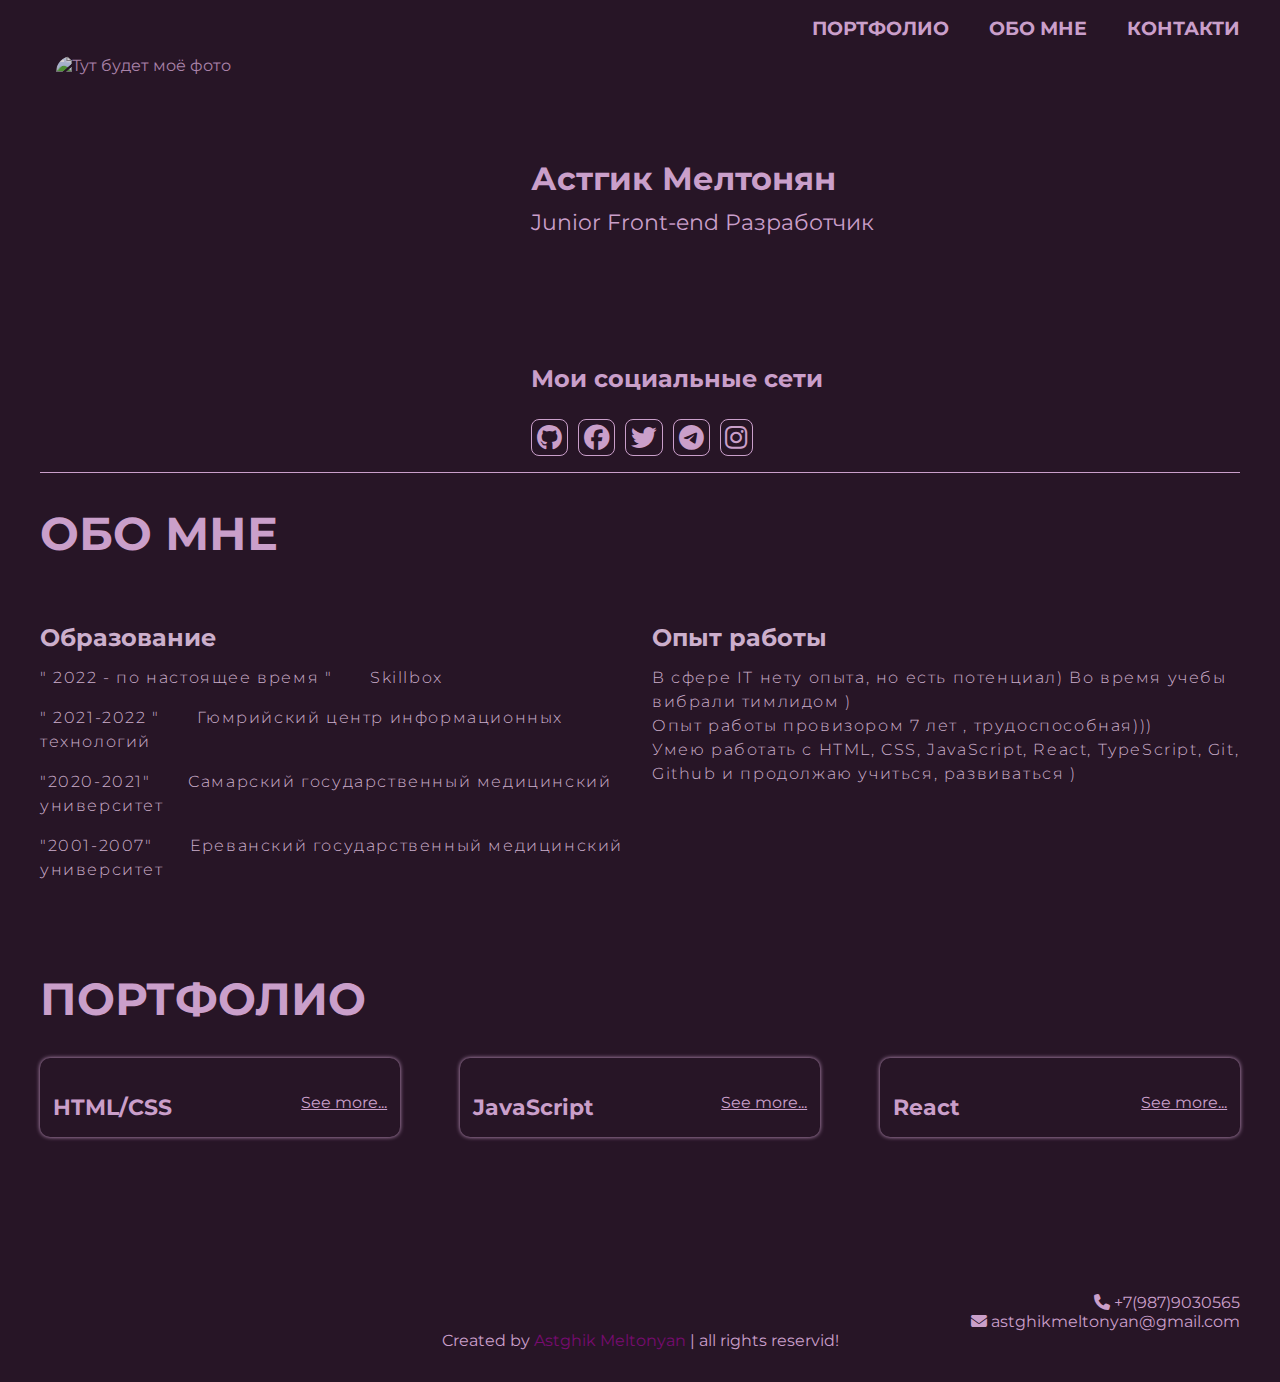
==== index.html @ eac0f5c3 "first commit" ====
<!DOCTYPE html>
<html lang="en">

<head>
    <meta charset="UTF-8">
    <meta http-equiv="X-UA-Compatible" content="IE=edge">
    <meta name="viewport" content="width=device-width, initial-scale=1.0">
    <link rel="stylesheet" href="https://cdnjs.cloudflare.com/ajax/libs/font-awesome/6.1.1/css/all.min.css" />
    <link rel="stylesheet" href="style.css">
    <title>Астгик Мелтонян Портфолио</title>
</head>

<body>
    <header class="header">
        <div class="container">
            <nav class="nav">
                <a href="#works_inner">Портфолио</a>
                <a href="#about_inner"> Обо мне </a>
                <a href="#contact"> Контакти </a>
            </nav>
        </div>


    </header>
    <main>
        <div class="container">
            <div class="intro_inner">
                <img class="intro_photo" src="Astgh.jpg" alt="Тут будет моё фото">
                <div class="social_block">
                    <h1 class="intro_title"> Астгик Мелтонян </h1>
                    <div class="intro_text">Junior Front-end Разработчик</div>
                    <div class="socialiti">
                        <h2>Мои социальные сети</h2>
                        <div class="social">
                            <div class="btn">
                                <a target="_blank" href="https://github.com/astghikmeltonyan"><i
                                        class="fa-brands fa-github"></i></a>
                            </div>
                            <div class="btn">
                                <a target="_blank" href="https://facebook/astghikmeltonyan"> <i
                                        class="fa-brands fa-facebook"></i> </a>
                            </div>
                            <div class="btn">
                                <a target="_blank" href="https://twitter/astghikmeltonyan"><i
                                        class="fa-brands fa-twitter"></i></a>
                            </div>
                            <div class="btn">
                                <a target="_blank" href="https://t.me/astghikmeltonyan"><i
                                        class="fa-brands fa-telegram"></i></a>
                            </div>
                            <div class="btn">
                                <a href="https://instagram.com/astghikmeltonyan" target="_blank"><i
                                        class="fa-brands fa-instagram"></i></a>
                            </div>
                        </div>
                    </div>
                </div>
            </div>
            <div class="about_inner" id="about_inner">
                <h2 class="about_title">Обо мне</h2>
                <div class="about_content">
                    <div class="about_learn">
                        <h2> Образование </h2>
                        <p> <span> " 2022 - по настоящее время " </span> Skillbox </p>
                        <p> <span> " 2021-2022 " </span>Гюмрийский центр информационных технологий </p>
                        <p> <span> "2020-2021" </span> Самарский государственный медицинский университет </p>
                        <p> <span> "2001-2007" </span> Ереванский государственный медицинский университет </p>
                    </div>
                    <div class="about_text">
                        <h2> Опыт работы </h2>
                        <p> В сфере IT нету опыта, но есть потенциал) Во время учебы вибрали тимлидом )
                            <br> Опыт работы провизором 7 лет , трудоспособная)))
                            <br> Умею работать с HTML, CSS, JavaScript, React, TypeScript, Git, Github и продолжаю
                            учиться, развиваться )
                        </p>
                    </div>
                </div>
            </div>
            <div class="works">
                <h3 class="works_title"> Портфолио </h3>
                <div class="works_inner" id="works_inner">
                    <div class="work">
                        <img src="https://images.unsplash.com/photo-1621839673705-6617adf9e890?ixlib=rb-1.2.1&ixid=MnwxMjA3fDB8MHxzZWFyY2h8Mnx8aHRtbCUyRmNzc3xlbnwwfHwwfHw%3D&auto=format&fit=crop&w=500&q=60"
                            alt="">
                        <div class="work_content">
                            <div class="work_shop">
                                <p> HTML/CSS </p>
                                <a target="_blanck"
                                    href=" file:///D:/%D0%9D%D0%BE%D0%B2%D0%B0%D1%8F%20%D0%BF%D0%B0%D0%BF%D0%BA%D0%B0%20(2)/Resume/htmlcss.html">
                                    See more...</a>
                            </div>
                        </div>
                    </div>
                    <div class="work">
                        <img src="https://images.unsplash.com/photo-1621839673705-6617adf9e890?ixlib=rb-1.2.1&ixid=MnwxMjA3fDB8MHxzZWFyY2h8Mnx8aHRtbCUyRmNzc3xlbnwwfHwwfHw%3D&auto=format&fit=crop&w=500&q=60"
                            alt="">
                        <div class="work_content">
                            <div class="work_shop">
                                <p>JavaScript</p>
                                <a target="_blanck"
                                    href="file:///D:/%D0%9D%D0%BE%D0%B2%D0%B0%D1%8F%20%D0%BF%D0%B0%D0%BF%D0%BA%D0%B0%20(2)/Resume/jshtml.html">See
                                    more...</a>
                            </div>
                        </div>
                    </div>
                    <div class="work">
                        <img src="https://images.unsplash.com/photo-1621839673705-6617adf9e890?ixlib=rb-1.2.1&ixid=MnwxMjA3fDB8MHxzZWFyY2h8Mnx8aHRtbCUyRmNzc3xlbnwwfHwwfHw%3D&auto=format&fit=crop&w=500&q=60"
                            alt="">
                        <div class="work_content">
                            <div class="work_shop">
                                <p>React</p>
                                <a target="blanck"
                                    href="file:///D:/%D0%9D%D0%BE%D0%B2%D0%B0%D1%8F%20%D0%BF%D0%B0%D0%BF%D0%BA%D0%B0%20(2)/Resume/reacthtml.html">See
                                    more...</a>
                            </div>
                        </div>
                    </div>
                </div>
            </div>
        </div>
    </main>
    <footer>
        <div class="container">
            <div class="footer_inner">
                <div class="contact" id="contact">
                    <a href="#"> <i class="fa-solid fa-phone "></i> +7(987)9030565 </a>
                    <br>
                    <a href="#astghikmeltonyan@gmail.com "> <i class="fa-solid fa-envelope "></i>
                        astghikmeltonyan@gmail.com </a>
                </div>
                <div class="footer_info">
                    <div class="author"> Created by <span> Astghik Meltonyan </span> | all rights reservid!</div>
                </div>
            </div>
        </div>
    </footer>
</body>

</html>
---- style.css ----
@import url('https://fonts.googleapis.com/css2?family=Montserrat:ital,wght@0,100;0,200;0,300;0,400;0,700;1,100;1,200;1,300;1,400&display=swap');

* {
    padding: 0; margin: 0;
    border: 0; outline: 0;
    box-sizing: border-box;
    text-decoration: none;
}

body {
    font-family: 'Montserrat', sans-serif;
    background: rgb(39, 21, 38);
    color: rgb(202, 159, 202);
}

.container {
    width: 100%;
    max-width: 1200px;
    margin: 0 auto;
}

/* ============= HEADER ============== */
.header {
    padding-top: 1rem;
}

.nav {
    display: flex;
    justify-content: end;
}

.nav a {
    margin-left: 2.5rem;
    text-transform: uppercase;
    font-size: 1.2rem;
    font-weight: bold;
    color: rgb(202, 159, 202);
}

.nav a:hover {
    text-decoration: underline;
    color: rgba(232, 203, 232, 0.995);
}

/*============= INTRO ==============*/

.intro_inner {
    display: flex;
    align-items: flex-end;
    border-bottom: 1px solid rgb(202, 159, 202);
    padding: 1rem;
}

.intro_photo {
    border-radius: 1rem;
    width: 300px;
    height: 400px;
    background-size: cover;
    opacity: .8 ;
}

.fa-spinner {
    font-size: 5rem;
}

.social_block {
    margin-left: 15%;
}

.intro_title {
    margin-top: 2rem;
}

.intro_text {
    margin-top: 0.6rem;
    font-size: 1.4rem;
}

.socialiti {
    margin-top: 5rem;
}

.socialiti h2 {
    padding-top: 3rem;
}

.social {
    display: flex;
    margin-top: 1rem;
}

.social i {
    color: rgb(202, 159, 202);
    font-size: 1.6rem;
    border: .1rem solid rgb(202, 159, 202);;
    padding: .3rem;
    border-radius: .5rem;
}

.social i:hover {
    transform: rotateX(40deg);
}

.social .btn {
    padding: 10px 10px 0 0;
    border: none;
    cursor: pointer;
}

.btn:hover {
    opacity: 0.7;
}

/*============= ABOUT ==============*/

.about_inner {
    margin-top: 2rem;
}

.about_title {
    font-size: 2.9rem;
    font-weight: bold;
    color:rgb(202, 159, 202);
    text-transform: uppercase;
}

.about_content {
    display: flex;
    justify-content: space-between;
    font-size: 1,6rem;
    font-weight: 300;
    margin-top: 2rem;
}


.about_bigtitle {
    font-size: 5.7rem;
    font-weight: bold;
    color: var(--gray-light);
    text-transform: uppercase;
}


.about_text, .about_learn {
    width: 49%;
    color: rgb(204, 175, 204);
    margin-top: 2rem;
    margin-bottom: 3.1rem;
    line-height: 1.5rem;
}

.about_inner p {
    margin-top: 1rem;
    letter-spacing: .1rem;
}

.about_learn  span {
    margin-right: 2rem;
}

/*============= WORKS ==============*/
.works {
    margin-top: 2.5rem;
}

.works_title {
    font-size: 2.8rem;
    font-weight: bold;
    text-transform: uppercase;
    margin-bottom: 2rem;
    color:  rgb(202, 159, 202);

}

.works_inner {
    display: flex;
    justify-content: space-between;
}

.work img {
    width: 100%;
    border-top-left-radius: .5rem;
    border-top-right-radius: .5rem;
    background-size: cover;
}

.work {
    width: 30%;
    box-shadow: 0 0 4px rgb(202, 159, 202);
    border-radius: 10px;
    cursor: pointer;
}

.work:hover {
    box-shadow: 0 0 20px rgb(203, 167, 203);
}

.work_content {
    padding: 1rem 0.8rem;
}

.work_shop {
    display: flex;
    justify-content: space-between;
}

.work_shop p {
    font-size: 1.4rem;
    font-weight: bold;
    color:rgb(202, 159, 202);
}

.work_shop a {
    color: rgb(202, 159, 202);
    text-decoration: underline;
}

/*============= FOOTER ==============*/
.footer_inner {
    margin-top: 7.75rem;
    padding: 2rem 0;

}
.contact {
    text-align: end;
}
.contact a{
    color: rgb(202, 159, 202);
    
}
.footer_info .author {
    color: rgb(202, 159, 202);
    text-align: center;
}

.footer_info span {
    color: rgb(120, 11, 113);
}

@media (max-width: 1200px) {
    .header {
        padding: 1rem 3rem;
    }

    .container {
        max-width: 1000px;;
    }

    .about_inner {
        padding:  0 3rem;
    }
}

@media (max-width: 980px) {
    .works {
        padding: 0 3rem;
    }

    .footer_inner {
        padding: 0 3rem 1rem 3rem;
    }

    .footer_info {
        padding-top: 1rem;
    }
}

@media (max-width: 800px) {
    .nav a {
        font-size: 1.2rem;
    } 
    
    .intro_inner {
        flex-direction: column;  
        align-items: flex-start;  
    }

    .intro_title, .intro_text {
        font-size: 1.2rem;
    }

    .social_block {
        margin-left: 5%;
    }

    .about_content {
        display: flex;
        flex-direction: column;
    }

    .about_text, .about_learn {
        width: 98%;
    }

    .works_inner {
        flex-direction: column;
    }

    .work {
        width: 70%;
        margin: 1rem 0;
    }

    .footer_inner {
        padding-right: 3rem ;
        font-size: .8rem;
    }    
 
}

@media (max-width: 450px) {
    .nav a {
        margin-left: 1rem;
        font-size: .7rem;
        justify-content: flex-start;
    }

    .about_title, .works_title {
        font-size: 2rem;
    }

    .footer_info {
        display: none;
    }

    .footer_inner {
        font-size: .7rem;
        padding: 1rem;
    }
}


@media (max-width: 280px) {
    .header {
        padding: 1rem;
    }

    .nav {
        display: flex;
        flex-direction: column;
        align-items: flex-end;
    }

    .nav a {
        margin-left: .3rem;
        font-size: .7rem;
        margin-bottom: .3rem;
    }


    .work {
        width: 90%;
    }

    .about_title, .works_title {
        font-size: 1.4rem;
    }

    .work p, .work a {
        padding: 0;
        font-size: .7rem;
    }
}
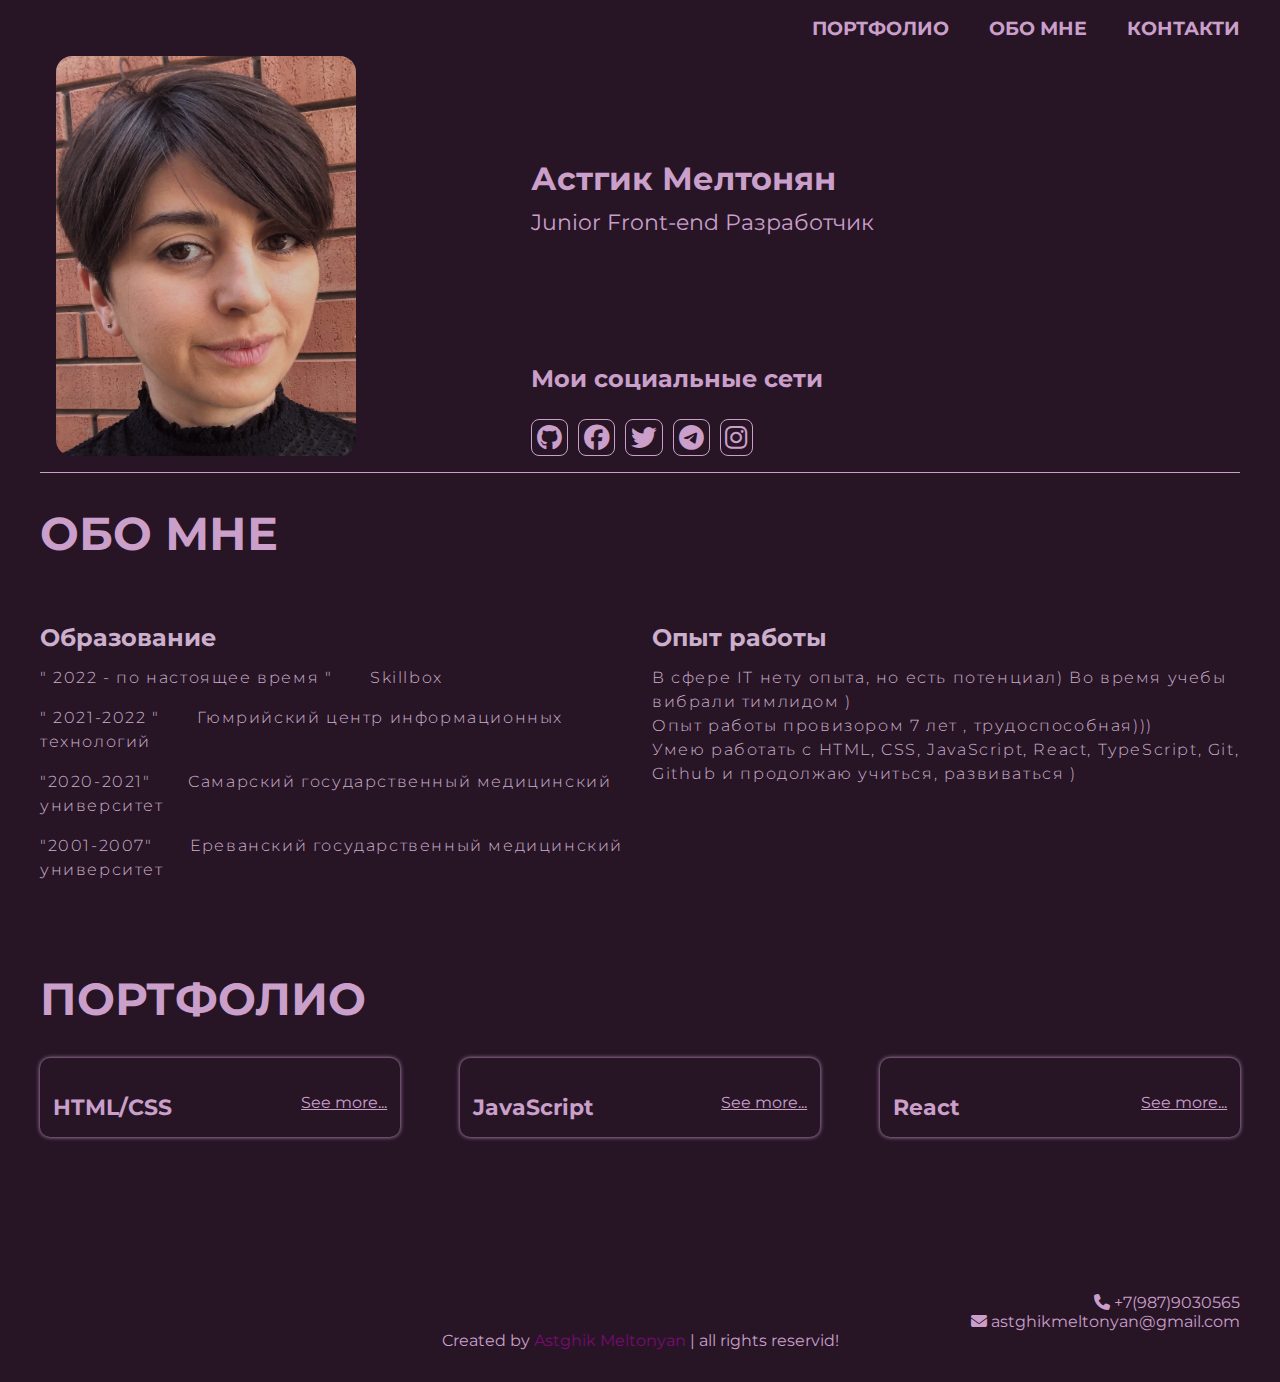
==== commit a087181e: "Update index.html" ====
--- a/index.html
+++ b/index.html
@@ -25,7 +25,7 @@
     <main>
         <div class="container">
             <div class="intro_inner">
-                <img class="intro_photo" src="Astgh.jpg" alt="Тут будет моё фото">
+                <img class="intro_photo" src="astgh.jpg" alt="Тут будет моё фото">
                 <div class="social_block">
                     <h1 class="intro_title"> Астгик Мелтонян </h1>
                     <div class="intro_text">Junior Front-end Разработчик</div>
@@ -136,4 +136,4 @@
     </footer>
 </body>
 
-</html>+</html>
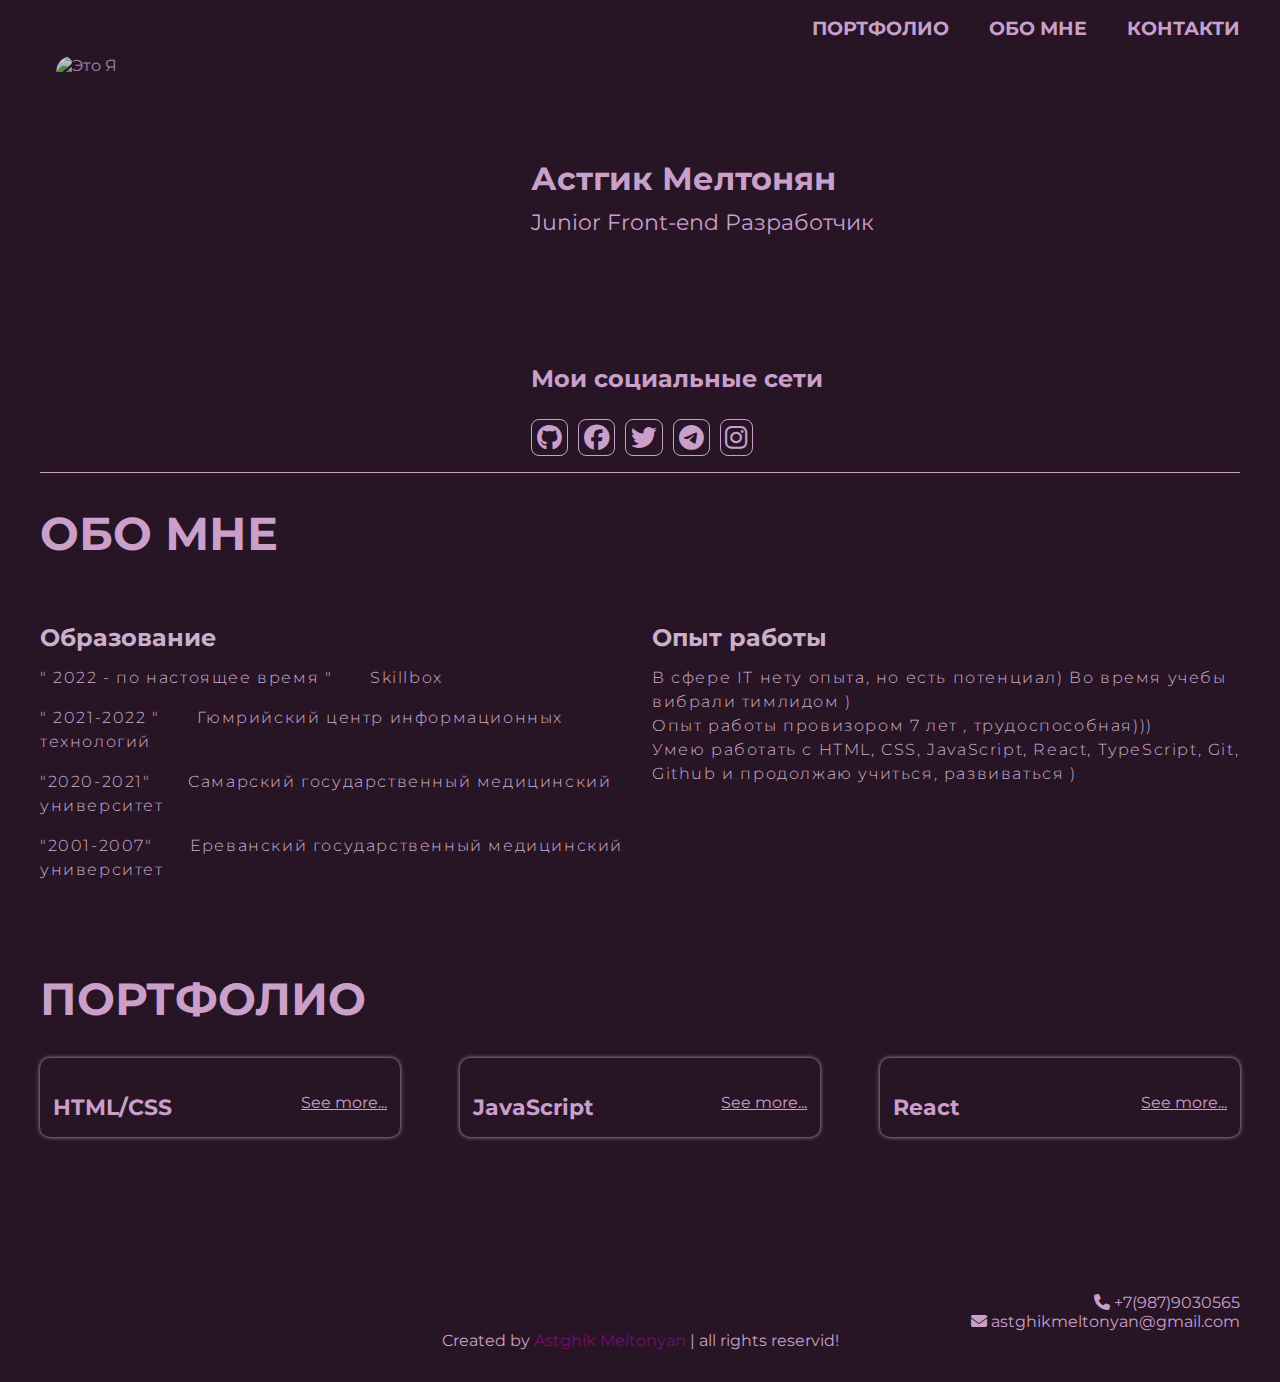
==== commit 87500dd6: "Update index.html" ====
--- a/index.html
+++ b/index.html
@@ -25,7 +25,7 @@
     <main>
         <div class="container">
             <div class="intro_inner">
-                <img class="intro_photo" src="astgh.jpg" alt="Тут будет моё фото">
+                <img class="intro_photo" src="Astgh.jpg" alt=" Это Я ">
                 <div class="social_block">
                     <h1 class="intro_title"> Астгик Мелтонян </h1>
                     <div class="intro_text">Junior Front-end Разработчик</div>
@@ -86,7 +86,7 @@
                             <div class="work_shop">
                                 <p> HTML/CSS </p>
                                 <a target="_blanck"
-                                    href=" file:///D:/%D0%9D%D0%BE%D0%B2%D0%B0%D1%8F%20%D0%BF%D0%B0%D0%BF%D0%BA%D0%B0%20(2)/Resume/htmlcss.html">
+                                    href="https://astghikmeltonyan.github.io/HTML-CSS/">
                                     See more...</a>
                             </div>
                         </div>
@@ -98,7 +98,7 @@
                             <div class="work_shop">
                                 <p>JavaScript</p>
                                 <a target="_blanck"
-                                    href="file:///D:/%D0%9D%D0%BE%D0%B2%D0%B0%D1%8F%20%D0%BF%D0%B0%D0%BF%D0%BA%D0%B0%20(2)/Resume/jshtml.html">See
+                                    href="https://astghikmeltonyan.github.io/Portfolio-JS/">See
                                     more...</a>
                             </div>
                         </div>
@@ -110,7 +110,7 @@
                             <div class="work_shop">
                                 <p>React</p>
                                 <a target="blanck"
-                                    href="file:///D:/%D0%9D%D0%BE%D0%B2%D0%B0%D1%8F%20%D0%BF%D0%B0%D0%BF%D0%BA%D0%B0%20(2)/Resume/reacthtml.html">See
+                                    href="https://astghikmeltonyan.github.io/Portfolio-React/">See
                                     more...</a>
                             </div>
                         </div>
@@ -123,9 +123,9 @@
         <div class="container">
             <div class="footer_inner">
                 <div class="contact" id="contact">
-                    <a href="#"> <i class="fa-solid fa-phone "></i> +7(987)9030565 </a>
+                    <a href="tel:"> <i class="fa-solid fa-phone "></i> +7(987)9030565 </a>
                     <br>
-                    <a href="#astghikmeltonyan@gmail.com "> <i class="fa-solid fa-envelope "></i>
+                    <a href="mailto: astghikmeltonyan@gmail.com "> <i class="fa-solid fa-envelope "></i>
                         astghikmeltonyan@gmail.com </a>
                 </div>
                 <div class="footer_info">
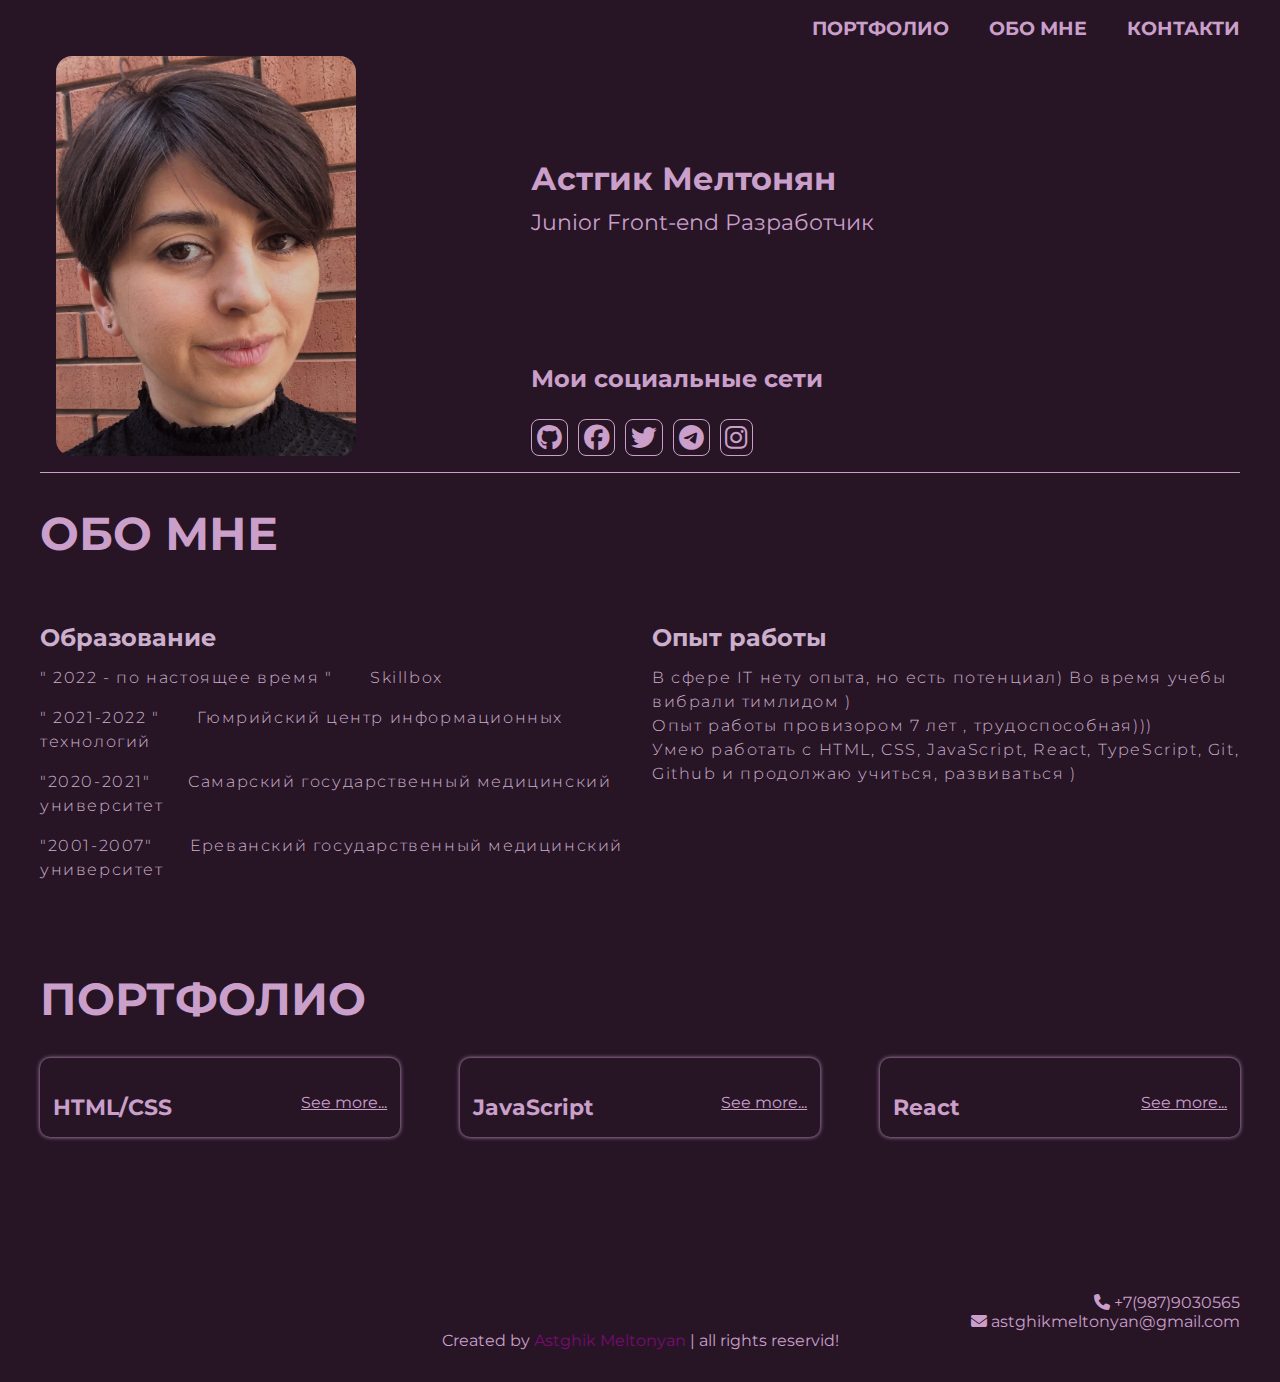
==== commit d9cec6f5: "Update index.html" ====
--- a/index.html
+++ b/index.html
@@ -25,7 +25,7 @@
     <main>
         <div class="container">
             <div class="intro_inner">
-                <img class="intro_photo" src="Astgh.jpg" alt=" Это Я ">
+                <img class="intro_photo" src="astgh.jpg" alt=" Это Я ">
                 <div class="social_block">
                     <h1 class="intro_title"> Астгик Мелтонян </h1>
                     <div class="intro_text">Junior Front-end Разработчик</div>
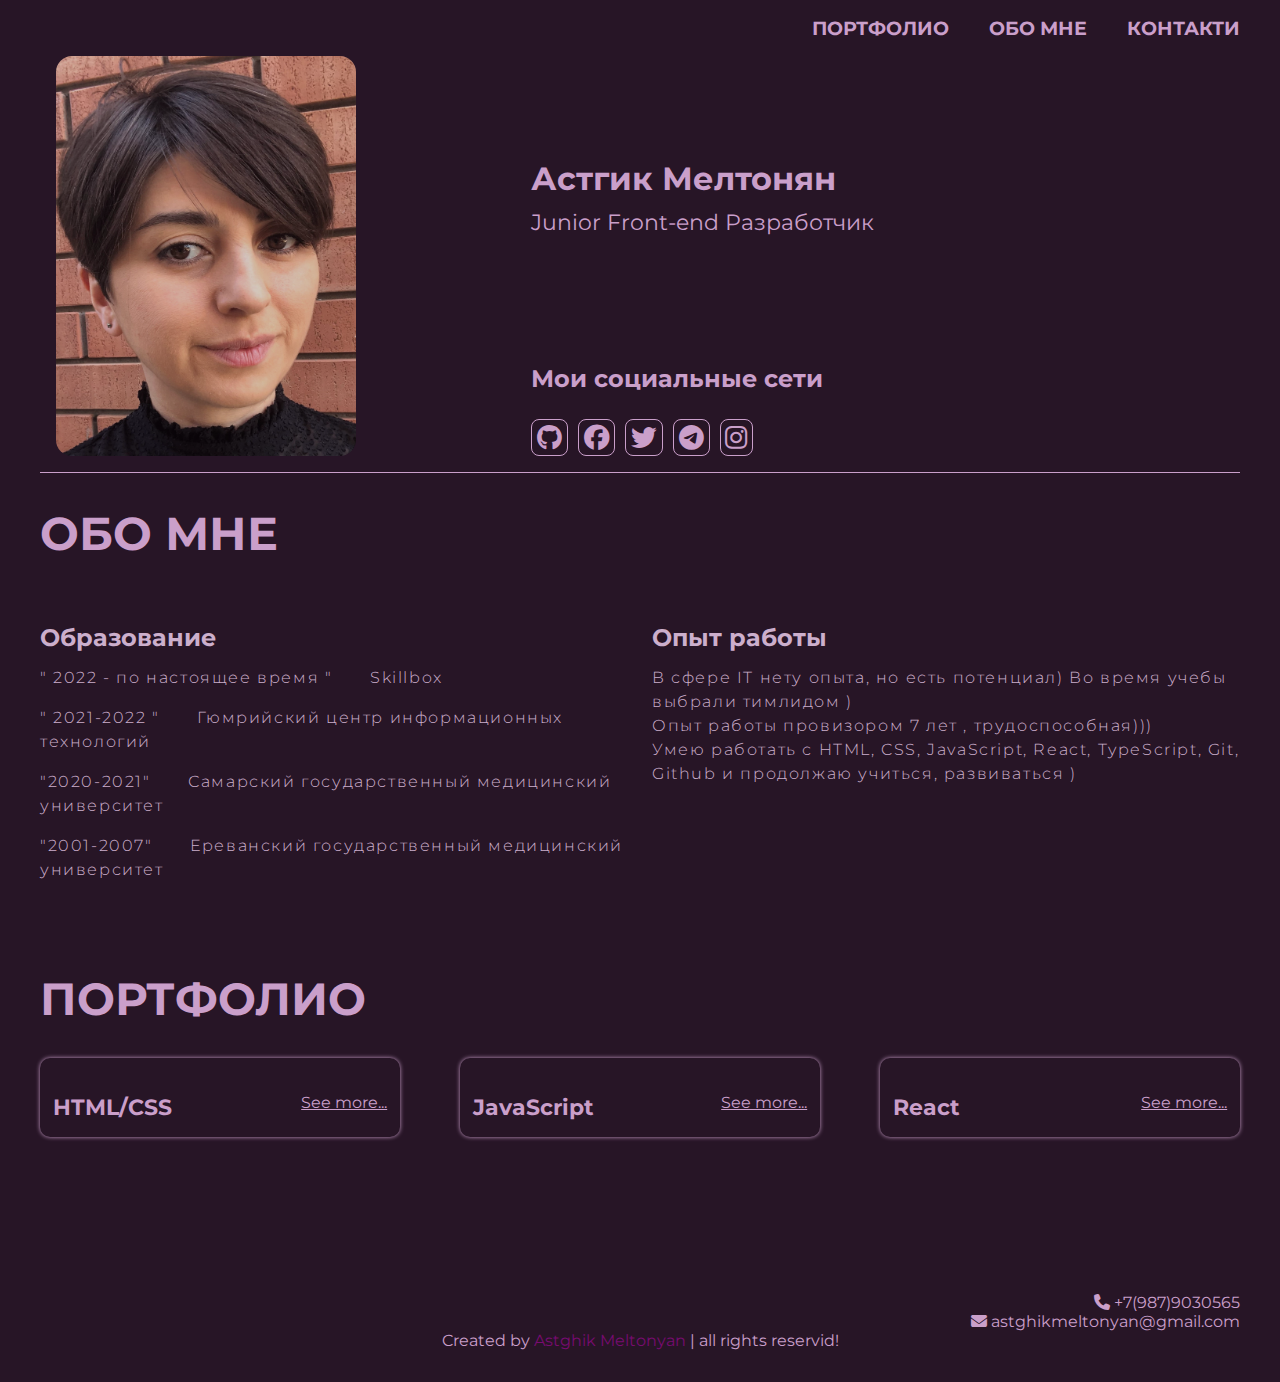
==== commit 454dba78: "Update index.html" ====
--- a/index.html
+++ b/index.html
@@ -68,7 +68,7 @@
                     </div>
                     <div class="about_text">
                         <h2> Опыт работы </h2>
-                        <p> В сфере IT нету опыта, но есть потенциал) Во время учебы вибрали тимлидом )
+                        <p> В сфере IT нету опыта, но есть потенциал) Во время учебы выбрали тимлидом )
                             <br> Опыт работы провизором 7 лет , трудоспособная)))
                             <br> Умею работать с HTML, CSS, JavaScript, React, TypeScript, Git, Github и продолжаю
                             учиться, развиваться )
